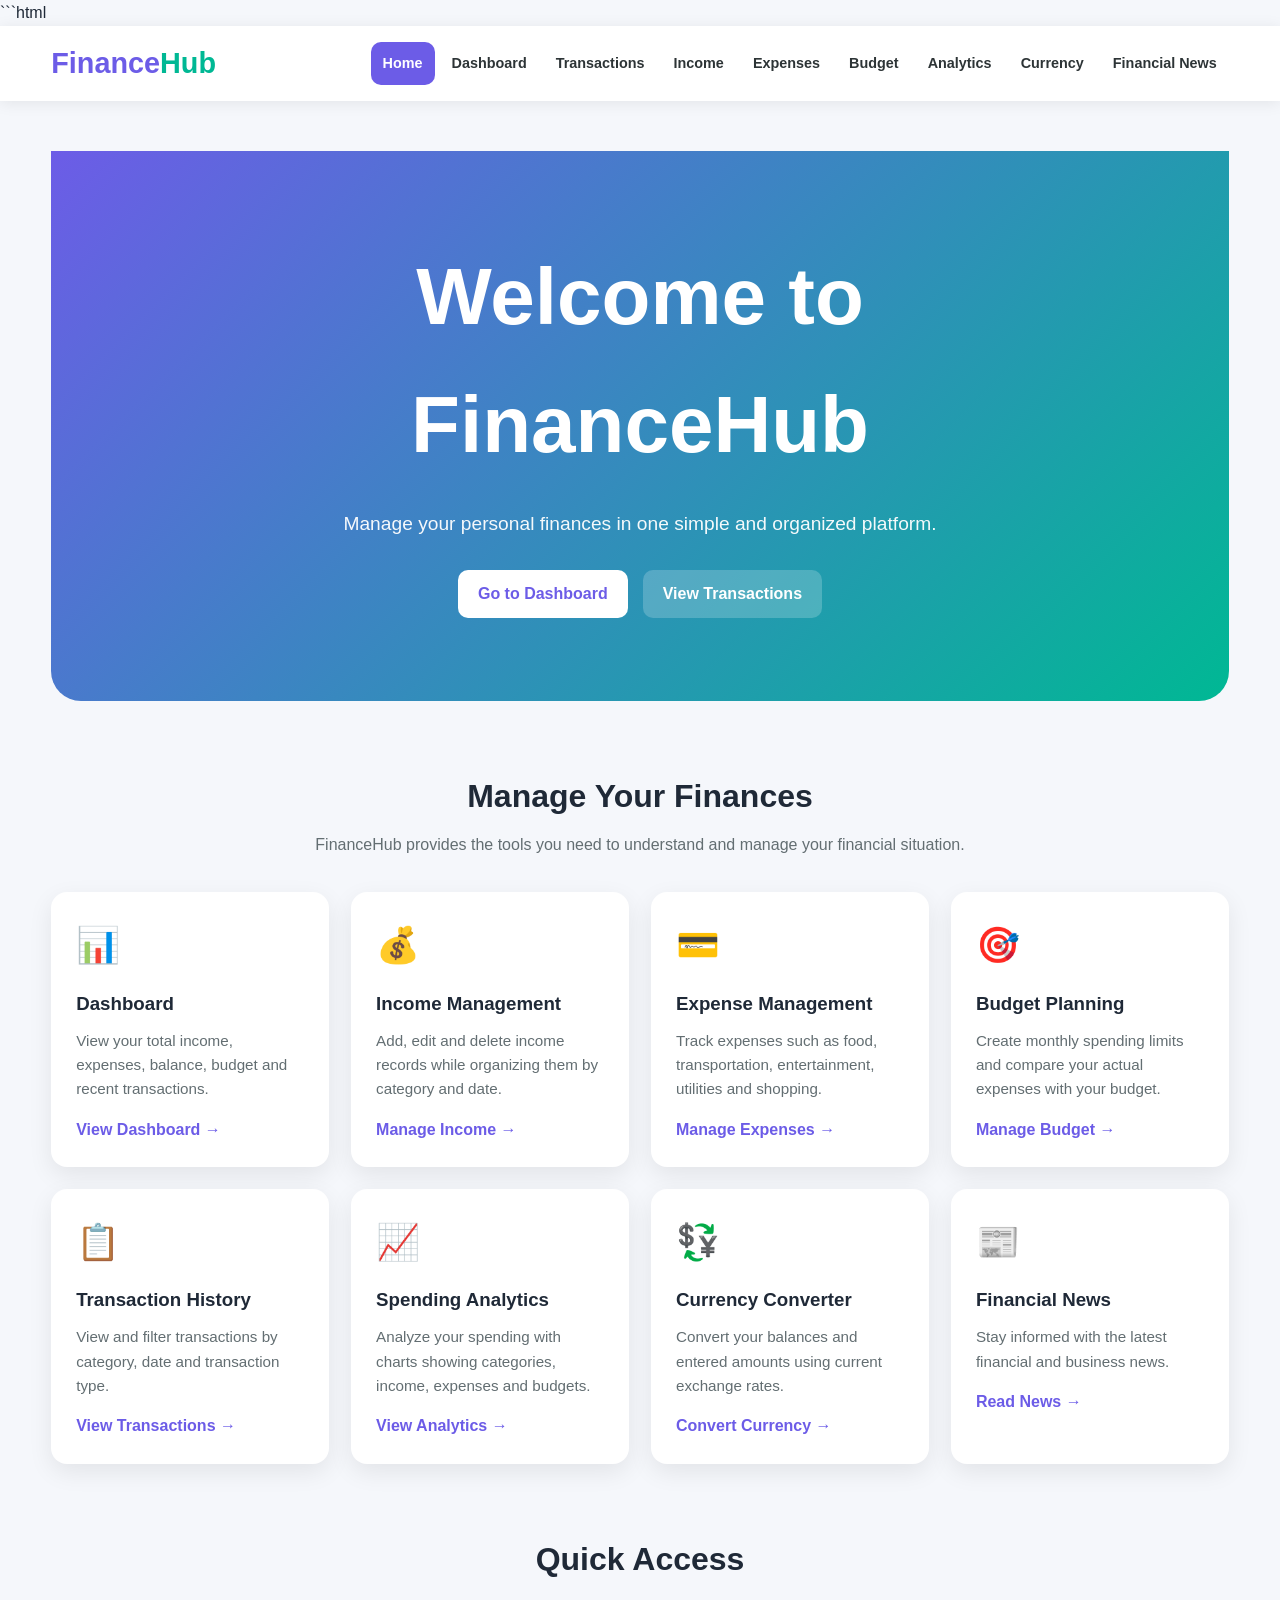
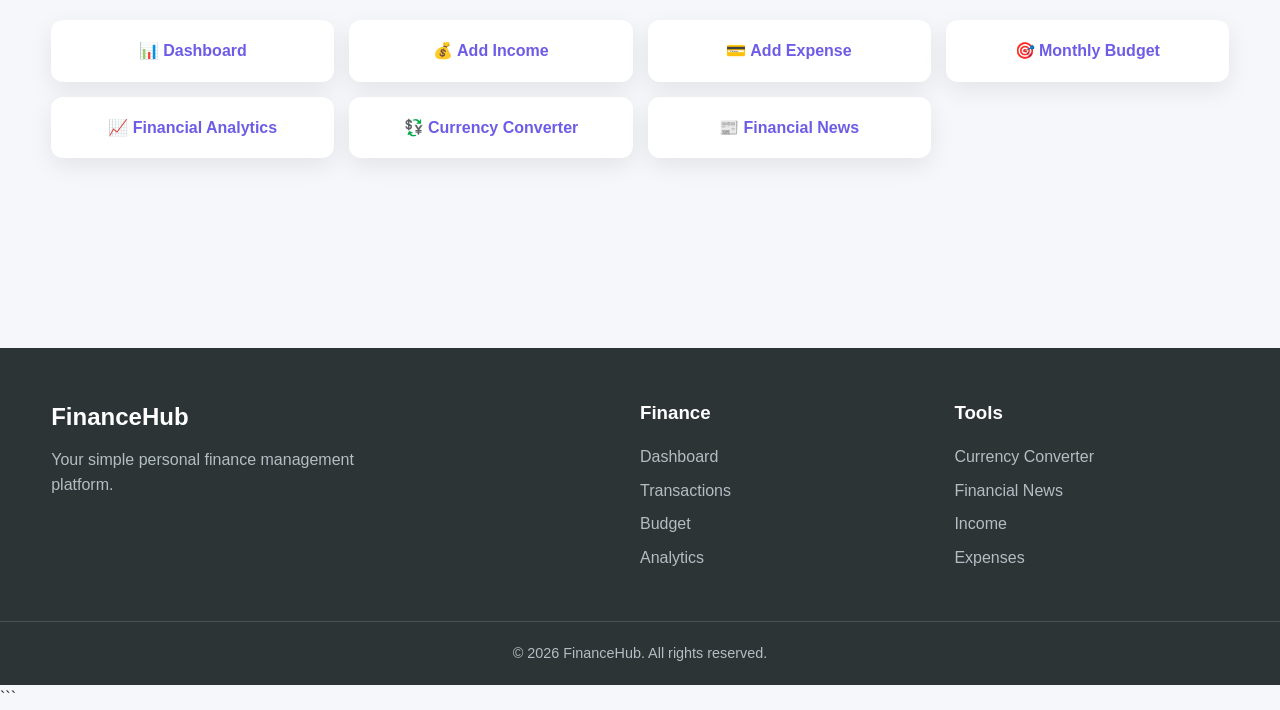
==== index.html @ 3230be21 "first commit" ====
```html
<!DOCTYPE html>
<html lang="en">
<head>
    <meta charset="UTF-8">
    <meta name="viewport" content="width=device-width, initial-scale=1.0">

    <meta name="description"
        content="FinanceHub - Manage your income, expenses, budgets, transactions and financial information.">

    <title>FinanceHub | Personal Finance Manager</title>

    <link rel="stylesheet" href="css/style.css">
</head>

<body>

    <!-- HEADER -->
    <header class="site-header">

        <div class="header-container">

            <!-- Logo -->
            <a href="index.html" class="logo">
                Finance<span>Hub</span>
            </a>

            <!-- Mobile Menu Button -->
            <button class="menu-button" aria-label="Open navigation menu">
                ☰
            </button>

            <!-- Navigation -->
            <nav class="main-navigation">
                <ul class="navigation">
                    <li><a class="active" href="index.html">Home</a></li>
                    <li><a href="dashboard.html">Dashboard</a></li>
                    <li><a href="transactions.html">Transactions</a></li>
                    <li><a href="income.html">Income</a></li>
                    <li><a href="expenses.html">Expenses</a></li>
                    <li><a href="budget.html">Budget</a></li>
                    <li><a href="analytics.html">Analytics</a></li>
                    <li><a href="currency.html">Currency</a></li>
                    <li><a href="news.html">Financial News</a></li>
                </ul>
            </nav>

        </div>

    </header>


    <!-- MAIN CONTENT -->
    <main>

        <!-- Hero Section -->
        <section class="hero">

            <div class="hero-content">

                <h1>
                    Welcome to FinanceHub
                </h1>

                <p>
                    Manage your personal finances in one simple and organized
                    platform.
                </p>

                <div class="hero-buttons">

                    <a href="dashboard.html" class="btn primary-btn">
                        Go to Dashboard
                    </a>

                    <a href="transactions.html" class="btn secondary-btn">
                        View Transactions
                    </a>

                </div>

            </div>

        </section>


        <!-- Features Section -->
        <section class="features">

            <div class="section-title">

                <h2>
                    Manage Your Finances
                </h2>

                <p>
                    FinanceHub provides the tools you need to understand
                    and manage your financial situation.
                </p>

            </div>


            <div class="feature-grid">

                <!-- Dashboard -->
                <article class="feature-card">

                    <div class="feature-icon">
                        📊
                    </div>

                    <h3>
                        Dashboard
                    </h3>

                    <p>
                        View your total income, expenses, balance,
                        budget and recent transactions.
                    </p>

                    <a href="dashboard.html">
                        View Dashboard →
                    </a>

                </article>


                <!-- Income -->
                <article class="feature-card">

                    <div class="feature-icon">
                        💰
                    </div>

                    <h3>
                        Income Management
                    </h3>

                    <p>
                        Add, edit and delete income records while
                        organizing them by category and date.
                    </p>

                    <a href="income.html">
                        Manage Income →
                    </a>

                </article>


                <!-- Expenses -->
                <article class="feature-card">

                    <div class="feature-icon">
                        💳
                    </div>

                    <h3>
                        Expense Management
                    </h3>

                    <p>
                        Track expenses such as food, transportation,
                        entertainment, utilities and shopping.
                    </p>

                    <a href="expenses.html">
                        Manage Expenses →
                    </a>

                </article>


                <!-- Budget -->
                <article class="feature-card">

                    <div class="feature-icon">
                        🎯
                    </div>

                    <h3>
                        Budget Planning
                    </h3>

                    <p>
                        Create monthly spending limits and compare
                        your actual expenses with your budget.
                    </p>

                    <a href="budget.html">
                        Manage Budget →
                    </a>

                </article>


                <!-- Transactions -->
                <article class="feature-card">

                    <div class="feature-icon">
                        📋
                    </div>

                    <h3>
                        Transaction History
                    </h3>

                    <p>
                        View and filter transactions by category,
                        date and transaction type.
                    </p>

                    <a href="transactions.html">
                        View Transactions →
                    </a>

                </article>


                <!-- Analytics -->
                <article class="feature-card">

                    <div class="feature-icon">
                        📈
                    </div>

                    <h3>
                        Spending Analytics
                    </h3>

                    <p>
                        Analyze your spending with charts showing
                        categories, income, expenses and budgets.
                    </p>

                    <a href="analytics.html">
                        View Analytics →
                    </a>

                </article>


                <!-- Currency -->
                <article class="feature-card">

                    <div class="feature-icon">
                        💱
                    </div>

                    <h3>
                        Currency Converter
                    </h3>

                    <p>
                        Convert your balances and entered amounts
                        using current exchange rates.
                    </p>

                    <a href="currency.html">
                        Convert Currency →
                    </a>

                </article>


                <!-- News -->
                <article class="feature-card">

                    <div class="feature-icon">
                        📰
                    </div>

                    <h3>
                        Financial News
                    </h3>

                    <p>
                        Stay informed with the latest financial
                        and business news.
                    </p>

                    <a href="news.html">
                        Read News →
                    </a>

                </article>

            </div>

        </section>


        <!-- Quick Access -->
        <section class="quick-access">

            <div class="section-title">

                <h2>
                    Quick Access
                </h2>

            </div>

            <div class="quick-links">

                <a href="dashboard.html">
                    📊 Dashboard
                </a>

                <a href="income.html">
                    💰 Add Income
                </a>

                <a href="expenses.html">
                    💳 Add Expense
                </a>

                <a href="budget.html">
                    🎯 Monthly Budget
                </a>

                <a href="analytics.html">
                    📈 Financial Analytics
                </a>

                <a href="currency.html">
                    💱 Currency Converter
                </a>

                <a href="news.html">
                    📰 Financial News
                </a>

            </div>

        </section>

    </main>


    <!-- FOOTER -->
    <footer class="site-footer">

        <div class="footer-container">

            <div class="footer-brand">

                <h2>
                    FinanceHub
                </h2>

                <p>
                    Your simple personal finance management platform.
                </p>

            </div>


            <div class="footer-links">

                <h3>
                    Finance
                </h3>

                <a href="dashboard.html">
                    Dashboard
                </a>

                <a href="transactions.html">
                    Transactions
                </a>

                <a href="budget.html">
                    Budget
                </a>

                <a href="analytics.html">
                    Analytics
                </a>

            </div>


            <div class="footer-links">

                <h3>
                    Tools
                </h3>

                <a href="currency.html">
                    Currency Converter
                </a>

                <a href="news.html">
                    Financial News
                </a>

                <a href="income.html">
                    Income
                </a>

                <a href="expenses.html">
                    Expenses
                </a>

            </div>

        </div>


        <div class="footer-bottom">

            <p>
                &copy; 2026 FinanceHub. All rights reserved.
            </p>

        </div>

    </footer>


    <!-- JavaScript -->
    <script type="module" src="js/home.js"></script>

</body>
</html>
```
---- css/style.css ----
/* =========================================================
   FINANCEHUB - MAIN STYLESHEET
   ========================================================= */


/* =========================================================
   1. RESET
   ========================================================= */

* {
    margin: 0;
    padding: 0;
    box-sizing: border-box;
}


html {
    scroll-behavior: smooth;
}


body {
    font-family: Arial, Helvetica, sans-serif;
    background: #f5f7fb;
    color: #1f2937;
    line-height: 1.6;
}


img {
    max-width: 100%;
    display: block;
}


a {
    text-decoration: none;
    color: inherit;
}


button,
input,
select,
textarea {
    font: inherit;
}


/* =========================================================
   2. VARIABLES
   ========================================================= */

:root {

    --primary: #6c5ce7;
    --primary-dark: #5545d0;

    --secondary: #00b894;
    --secondary-dark: #009b7d;

    --accent: #fdcb6e;

    --danger: #e17055;
    --danger-dark: #c95d45;

    --blue: #0984e3;

    --dark: #2d3436;
    --gray: #636e72;
    --light-gray: #dfe6e9;

    --background: #f5f7fb;
    --white: #ffffff;

    --border-radius: 16px;

    --shadow:
        0 8px 25px rgba(0, 0, 0, 0.08);

    --transition:
        all 0.3s ease;
}


/* =========================================================
   3. HEADER
   ========================================================= */

.site-header {
    background: var(--white);
    box-shadow: 0 2px 15px rgba(0, 0, 0, 0.08);
    position: sticky;
    top: 0;
    z-index: 1000;
}


.header-container {
    width: min(1200px, 92%);
    margin: 0 auto;

    min-height: 75px;

    display: flex;
    align-items: center;
    justify-content: space-between;

    gap: 30px;
}


/* Logo */

.logo {
    font-size: 1.8rem;
    font-weight: 800;
    color: var(--primary);

    white-space: nowrap;
}


.logo span {
    color: var(--secondary);
}


/* Menu Button */

.menu-button {
    display: none;

    border: none;
    background: var(--primary);
    color: white;

    width: 42px;
    height: 42px;

    border-radius: 10px;

    cursor: pointer;

    font-size: 1.4rem;
}


/* Navigation */

.navigation {
    list-style: none;

    display: flex;
    align-items: center;

    gap: 5px;
}


.navigation a {
    display: block;

    padding: 10px 12px;

    border-radius: 10px;

    color: var(--dark);

    font-size: 0.9rem;
    font-weight: 600;

    transition: var(--transition);
}


.navigation a:hover {
    background: #f0edff;
    color: var(--primary);
}


.navigation a.active {
    background: var(--primary);
    color: white;
}


/* =========================================================
   4. GENERAL CONTAINERS
   ========================================================= */

main {
    width: min(1200px, 92%);
    margin: 0 auto;

    padding: 50px 0 70px;
}


.page-header {
    margin-bottom: 35px;
}


.page-header h1 {
    font-size: clamp(2rem, 4vw, 3rem);

    color: var(--dark);

    margin-bottom: 8px;
}


.page-header p {
    color: var(--gray);
    font-size: 1.05rem;
}


/* =========================================================
   5. HERO
   ========================================================= */

.hero {
    min-height: 550px;

    margin-bottom: 70px;

    border-radius: 0 0 30px 30px;

    background:
        linear-gradient(
            135deg,
            #6c5ce7,
            #00b894
        );

    color: white;

    display: flex;
    align-items: center;
    justify-content: center;

    text-align: center;
}


.hero-content {
    width: min(800px, 90%);
}


.hero h1 {
    font-size: clamp(2.5rem, 7vw, 5rem);

    margin-bottom: 20px;
}


.hero p {
    font-size: 1.2rem;

    max-width: 650px;

    margin: 0 auto 30px;

    opacity: 0.95;
}


.hero-buttons {
    display: flex;
    justify-content: center;
    flex-wrap: wrap;
    gap: 15px;
}


/* =========================================================
   6. BUTTONS
   ========================================================= */

.btn {
    display: inline-flex;

    align-items: center;
    justify-content: center;

    border: none;

    padding: 11px 20px;

    border-radius: 10px;

    cursor: pointer;

    font-weight: 700;

    transition: var(--transition);
}


.btn:hover {
    transform: translateY(-2px);
}


.primary-btn {
    background: var(--primary);
    color: white;
}


.primary-btn:hover {
    background: var(--primary-dark);
}


.secondary-btn {
    background: #e9e7ff;
    color: var(--primary);
}


.secondary-btn:hover {
    background: #dcd8ff;
}


.hero .primary-btn {
    background: white;
    color: var(--primary);
}


.hero .secondary-btn {
    background: rgba(255, 255, 255, 0.2);
    color: white;
}


/* =========================================================
   7. SECTION TITLES
   ========================================================= */

.section-title {
    text-align: center;
    margin-bottom: 35px;
}


.section-title h2 {
    font-size: 2rem;
    margin-bottom: 10px;
}


.section-title p {
    color: var(--gray);
}


/* =========================================================
   8. FEATURES
   ========================================================= */

.features {
    margin-bottom: 70px;
}


.feature-grid {
    display: grid;

    grid-template-columns:
        repeat(4, 1fr);

    gap: 22px;
}


.feature-card {
    background: white;

    padding: 25px;

    border-radius: var(--border-radius);

    box-shadow: var(--shadow);

    transition: var(--transition);
}


.feature-card:hover {
    transform: translateY(-6px);
}


.feature-icon {
    font-size: 2.2rem;

    margin-bottom: 15px;
}


.feature-card h3 {
    margin-bottom: 10px;
}


.feature-card p {
    color: var(--gray);

    font-size: 0.95rem;

    margin-bottom: 15px;
}


.feature-card a {
    color: var(--primary);

    font-weight: 700;
}


/* =========================================================
   9. SUMMARY CARDS
   ========================================================= */

.dashboard-summary,
.budget-summary,
.analytics-summary {
    display: grid;

    grid-template-columns:
        repeat(4, 1fr);

    gap: 20px;

    margin-bottom: 30px;
}


.summary-card {
    background: white;

    padding: 25px;

    border-radius: var(--border-radius);

    box-shadow: var(--shadow);

    display: flex;
    align-items: center;

    gap: 18px;
}


.summary-icon {
    width: 55px;
    height: 55px;

    border-radius: 15px;

    display: flex;
    align-items: center;
    justify-content: center;

    background: #f0edff;

    font-size: 1.6rem;

    flex-shrink: 0;
}


.summary-card h2 {
    font-size: 0.95rem;

    color: var(--gray);

    margin-bottom: 5px;
}


.summary-card p {
    font-size: 1.5rem;

    font-weight: 800;

    color: var(--dark);
}


.income-card .summary-icon {
    background: #e3fff7;
}


.expense-card .summary-icon {
    background: #fff0ed;
}


.balance-card .summary-icon {
    background: #eaf5ff;
}


.budget-card .summary-icon {
    background: #fff7df;
}


/* =========================================================
   10. DASHBOARD GRID
   ========================================================= */

.dashboard-grid {
    display: grid;

    grid-template-columns:
        repeat(2, 1fr);

    gap: 25px;
}


.dashboard-panel,
.chart-card,
.form-card,
.information-card,
.converter-card {
    background: white;

    border-radius: var(--border-radius);

    box-shadow: var(--shadow);

    padding: 25px;
}


.panel-header,
.section-header {
    display: flex;

    justify-content: space-between;

    align-items: flex-start;

    gap: 20px;

    margin-bottom: 20px;
}


.panel-header h2,
.section-header h2 {
    margin-bottom: 4px;
}


.panel-header p,
.section-header p {
    color: var(--gray);

    font-size: 0.9rem;
}


.panel-header a {
    color: var(--primary);

    font-weight: 700;

    white-space: nowrap;
}


/* =========================================================
   11. CHARTS
   ========================================================= */

.chart-container {
    width: 100%;

    min-height: 280px;

    position: relative;
}


.chart-container canvas {
    width: 100% !important;
    max-height: 350px;
}


/* =========================================================
   12. TRANSACTIONS
   ========================================================= */

.transactions-list {
    display: flex;

    flex-direction: column;

    gap: 10px;
}


.transaction-item {
    display: flex;

    justify-content: space-between;

    align-items: center;

    padding: 15px;

    background: #f8f9fc;

    border-radius: 12px;
}


.transaction-info h3 {
    font-size: 0.95rem;

    margin-bottom: 3px;
}


.transaction-info p {
    color: var(--gray);

    font-size: 0.8rem;
}


.transaction-amount {
    font-weight: 800;
}


.income-amount {
    color: var(--secondary);
}


.expense-amount {
    color: var(--danger);
}


.empty-message {
    text-align: center;

    padding: 30px;

    color: var(--gray);
}


/* =========================================================
   13. BUDGET PROGRESS
   ========================================================= */

.budget-progress {
    display: flex;

    flex-direction: column;

    gap: 10px;
}


.budget-info {
    display: flex;

    justify-content: space-between;

    font-size: 0.9rem;
}


.budget-info span {
    color: var(--gray);
}


.progress-bar {
    width: 100%;

    height: 12px;

    background: #e9ecef;

    border-radius: 20px;

    overflow: hidden;
}


.progress-fill {
    height: 100%;

    width: 0%;

    background:
        linear-gradient(
            90deg,
            var(--primary),
            var(--secondary)
        );

    border-radius: inherit;

    transition: width 0.5s ease;
}


/* =========================================================
   14. QUICK ACTIONS
   ========================================================= */

.quick-actions {
    display: grid;

    grid-template-columns:
        repeat(2, 1fr);

    gap: 12px;
}


.action-button {
    display: flex;

    align-items: center;

    gap: 10px;

    padding: 15px;

    border-radius: 12px;

    background: #f7f6ff;

    color: var(--primary);

    font-weight: 700;

    transition: var(--transition);
}


.action-button:hover {
    background: #ebe9ff;

    transform: translateY(-2px);
}


.action-button span {
    font-size: 1.3rem;
}


/* =========================================================
   15. FORMS
   ========================================================= */

.form-section {
    margin-bottom: 40px;
}


.form-card {
    max-width: 800px;

    margin: 0 auto;
}


.form-card h2 {
    margin-bottom: 25px;
}


form {
    display: grid;

    gap: 18px;
}


.form-group {
    display: flex;

    flex-direction: column;

    gap: 7px;
}


.form-group label {
    font-weight: 700;

    color: var(--dark);
}


.form-group input,
.form-group select,
.form-group textarea {
    width: 100%;

    padding: 12px 14px;

    border: 2px solid #e6e9ef;

    border-radius: 10px;

    background: white;

    color: var(--dark);

    outline: none;

    transition: var(--transition);
}


.form-group input:focus,
.form-group select:focus,
.form-group textarea:focus {
    border-color: var(--primary);

    box-shadow:
        0 0 0 3px rgba(108, 92, 231, 0.12);
}


.form-group textarea {
    resize: vertical;
}


.form-buttons {
    display: flex;

    gap: 12px;

    flex-wrap: wrap;

    margin-top: 10px;
}


/* =========================================================
   16. FILTERS
   ========================================================= */

.filters-section,
.analytics-filter,
.news-controls {
    background: white;

    padding: 20px;

    border-radius: var(--border-radius);

    box-shadow: var(--shadow);

    margin-bottom: 30px;
}


.filters-section form,
.news-controls form {
    display: grid;

    grid-template-columns:
        repeat(4, 1fr);

    align-items: end;

    gap: 15px;
}


/* =========================================================
   17. TABLE
   ========================================================= */

.transactions-table-section {
    background: white;

    border-radius: var(--border-radius);

    box-shadow: var(--shadow);

    padding: 25px;
}


.table-container {
    width: 100%;

    overflow-x: auto;
}


table {
    width: 100%;

    border-collapse: collapse;

    min-width: 750px;
}


thead {
    background: #f5f4ff;
}


th,
td {
    padding: 14px;

    text-align: left;

    border-bottom: 1px solid #edf0f4;
}


th {
    color: var(--dark);

    font-size: 0.9rem;
}


td {
    color: #4b5563;
}


td .btn {
    padding: 7px 11px;

    font-size: 0.8rem;
}


/* =========================================================
   18. RECORDS
   ========================================================= */

.records-section {
    margin-top: 40px;
}


.records-list {
    display: grid;

    gap: 12px;
}


.record-item {
    background: white;

    padding: 18px;

    border-radius: 12px;

    box-shadow: var(--shadow);

    display: flex;

    justify-content: space-between;

    align-items: center;
}


/* =========================================================
   19. BUDGET
   ========================================================= */

.budget-summary {
    grid-template-columns:
        repeat(3, 1fr);
}


.budget-categories {
    margin-top: 40px;
}


.budget-list {
    display: grid;

    grid-template-columns:
        repeat(2, 1fr);

    gap: 20px;
}


.budget-item {
    background: white;

    padding: 22px;

    border-radius: var(--border-radius);

    box-shadow: var(--shadow);
}


.budget-item-header {
    display: flex;

    justify-content: space-between;

    align-items: center;

    margin-bottom: 15px;
}


.budget-item-header h3 {
    margin-bottom: 4px;
}


.budget-item-header p {
    color: var(--gray);

    font-size: 0.85rem;
}


/* =========================================================
   20. ANALYTICS
   ========================================================= */

.analytics-summary {
    grid-template-columns:
        repeat(3, 1fr);
}


.analytics-grid {
    display: grid;

    grid-template-columns:
        repeat(2, 1fr);

    gap: 25px;
}


.chart-card {
    min-height: 400px;
}


.chart-header {
    margin-bottom: 20px;
}


.chart-header h2 {
    margin-bottom: 5px;
}


.chart-header p {
    color: var(--gray);
}


.financial-insights {
    margin-top: 40px;
}


.insights-container {
    display: grid;

    grid-template-columns:
        repeat(3, 1fr);

    gap: 20px;
}


.insight-card {
    background: white;

    padding: 22px;

    border-radius: var(--border-radius);

    box-shadow: var(--shadow);

    border-left: 5px solid var(--primary);
}


.insight-card h3 {
    margin-bottom: 8px;
}


.insight-card p {
    color: var(--gray);
}


/* =========================================================
   21. CURRENCY
   ========================================================= */

.converter-section {
    max-width: 700px;

    margin: 0 auto 50px;
}


.converter-card h2 {
    margin-bottom: 8px;
}


.converter-description {
    color: var(--gray);

    margin-bottom: 25px;
}


.swap-button {
    width: 45px;

    height: 45px;

    border: none;

    border-radius: 50%;

    background: #eeeaff;

    color: var(--primary);

    font-size: 1.4rem;

    cursor: pointer;

    justify-self: center;

    transition: var(--transition);
}


.swap-button:hover {
    transform: rotate(180deg);

    background: #ddd8ff;
}


.conversion-result {
    margin-top: 25px;

    padding: 25px;

    background: #f7f6ff;

    border-radius: 12px;

    text-align: center;
}


.conversion-result strong {
    display: block;

    font-size: 2rem;

    color: var(--primary);

    margin-top: 8px;
}


.exchange-rate {
    margin-top: 15px;

    text-align: center;

    color: var(--gray);

    font-size: 0.9rem;
}


.currency-info {
    margin-top: 40px;
}


.currency-grid {
    display: grid;

    grid-template-columns:
        repeat(3, 1fr);

    gap: 20px;
}


.currency-card {
    background: white;

    padding: 25px;

    text-align: center;

    border-radius: var(--border-radius);

    box-shadow: var(--shadow);
}


.currency-card h3 {
    font-size: 1.5rem;

    color: var(--primary);

    margin-bottom: 5px;
}


.currency-card p {
    color: var(--gray);
}


/* =========================================================
   22. NEWS
   ========================================================= */

.news-grid {
    display: grid;

    grid-template-columns:
        repeat(3, 1fr);

    gap: 25px;
}


.news-card {
    background: white;

    border-radius: var(--border-radius);

    overflow: hidden;

    box-shadow: var(--shadow);

    transition: var(--transition);
}


.news-card:hover {
    transform: translateY(-5px);
}


.news-image {
    height: 200px;

    background: #eee;

    overflow: hidden;
}


.news-image img {
    width: 100%;
    height: 100%;

    object-fit: cover;
}


.news-content {
    padding: 20px;
}


.news-category {
    display: inline-block;

    padding: 5px 9px;

    border-radius: 20px;

    background: #eeeaff;

    color: var(--primary);

    font-size: 0.75rem;

    font-weight: 700;

    margin-bottom: 10px;
}


.news-content h3 {
    margin-bottom: 10px;

    font-size: 1.1rem;
}


.news-content p {
    color: var(--gray);

    font-size: 0.9rem;

    margin-bottom: 15px;
}


.news-link {
    color: var(--primary);

    font-weight: 700;
}


.loading-message,
.error-message {
    padding: 30px;

    text-align: center;

    background: white;

    border-radius: var(--border-radius);

    margin-bottom: 25px;
}


.error-message {
    color: var(--danger);
}


/* =========================================================
   23. FOOTER
   ========================================================= */

.site-footer {
    background: var(--dark);

    color: white;

    margin-top: 50px;
}


.footer-container {
    width: min(1200px, 92%);

    margin: 0 auto;

    padding: 50px 0;

    display: grid;

    grid-template-columns:
        2fr 1fr 1fr;

    gap: 40px;
}


.footer-brand h2 {
    color: white;

    margin-bottom: 10px;
}


.footer-brand p {
    color: #b2bec3;

    max-width: 350px;
}


.footer-links {
    display: flex;

    flex-direction: column;

    gap: 8px;
}


.footer-links h3 {
    margin-bottom: 8px;
}


.footer-links a {
    color: #b2bec3;

    transition: var(--transition);
}


.footer-links a:hover {
    color: white;

    transform: translateX(3px);
}


.footer-bottom {
    border-top: 1px solid #48515a;

    padding: 20px;

    text-align: center;

    color: #b2bec3;

    font-size: 0.9rem;
}


/* =========================================================
   24. QUICK ACCESS
   ========================================================= */

.quick-access {
    margin-bottom: 70px;
}


.quick-links {
    display: grid;

    grid-template-columns:
        repeat(4, 1fr);

    gap: 15px;
}


.quick-links a {
    background: white;

    padding: 18px;

    border-radius: 12px;

    box-shadow: var(--shadow);

    text-align: center;

    color: var(--primary);

    font-weight: 700;

    transition: var(--transition);
}


.quick-links a:hover {
    transform: translateY(-3px);

    background: #f7f6ff;
}


/* =========================================================
   25. RESPONSIVE - TABLET
   ========================================================= */

@media (max-width: 1000px) {

    .navigation {
        gap: 0;
    }


    .navigation a {
        padding: 8px;

        font-size: 0.8rem;
    }


    .feature-grid {
        grid-template-columns:
            repeat(2, 1fr);
    }


    .dashboard-summary {
        grid-template-columns:
            repeat(2, 1fr);
    }


    .filters-section form,
    .news-controls form {
        grid-template-columns:
            repeat(2, 1fr);
    }


    .news-grid {
        grid-template-columns:
            repeat(2, 1fr);
    }


    .quick-links {
        grid-template-columns:
            repeat(2, 1fr);
    }

}


/* =========================================================
   26. RESPONSIVE - MOBILE
   ========================================================= */

@media (max-width: 700px) {

    .header-container {
        min-height: 65px;
    }


    .menu-button {
        display: block;
    }


    .main-navigation {
        display: none;

        position: absolute;

        top: 65px;

        left: 0;

        width: 100%;

        background: white;

        box-shadow:
            0 8px 20px rgba(0, 0, 0, 0.1);

        padding: 15px;
    }


    .main-navigation.open {
        display: block;
    }


    .navigation {
        flex-direction: column;

        align-items: stretch;

        gap: 5px;
    }


    .navigation a {
        padding: 12px;
    }


    main {
        width: 92%;

        padding-top: 35px;
    }


    .hero {
        min-height: 500px;

        border-radius: 0 0 20px 20px;
    }


    .hero h1 {
        font-size: 2.5rem;
    }


    .hero p {
        font-size: 1rem;
    }


    .feature-grid,
    .dashboard-summary,
    .budget-summary,
    .analytics-summary,
    .dashboard-grid,
    .analytics-grid,
    .budget-list,
    .currency-grid,
    .news-grid,
    .insights-container {
        grid-template-columns: 1fr;
    }


    .filters-section form,
    .news-controls form {
        grid-template-columns: 1fr;
    }


    .panel-header,
    .section-header {
        flex-direction: column;
    }


    .quick-actions,
    .quick-links {
        grid-template-columns: 1fr;
    }


    .footer-container {
        grid-template-columns: 1fr;

        gap: 30px;
    }


    .form-buttons {
        flex-direction: column;
    }


    .form-buttons .btn {
        width: 100%;
    }


    .transaction-item {
        align-items: flex-start;

        gap: 10px;
    }


    .table-container {
        margin: 0 -10px;

        width: calc(100% + 20px);
    }

}


/* =========================================================
   27. ACCESSIBILITY
   ========================================================= */

:focus-visible {
    outline: 3px solid var(--accent);

    outline-offset: 3px;
}


button:disabled {
    opacity: 0.6;

    cursor: not-allowed;
}


/* =========================================================
   28. UTILITIES
   ========================================================= */

.hidden {
    display: none !important;
}


.text-center {
    text-align: center;
}


.mt-20 {
    margin-top: 20px;
}


.mb-20 {
    margin-bottom: 20px;
}
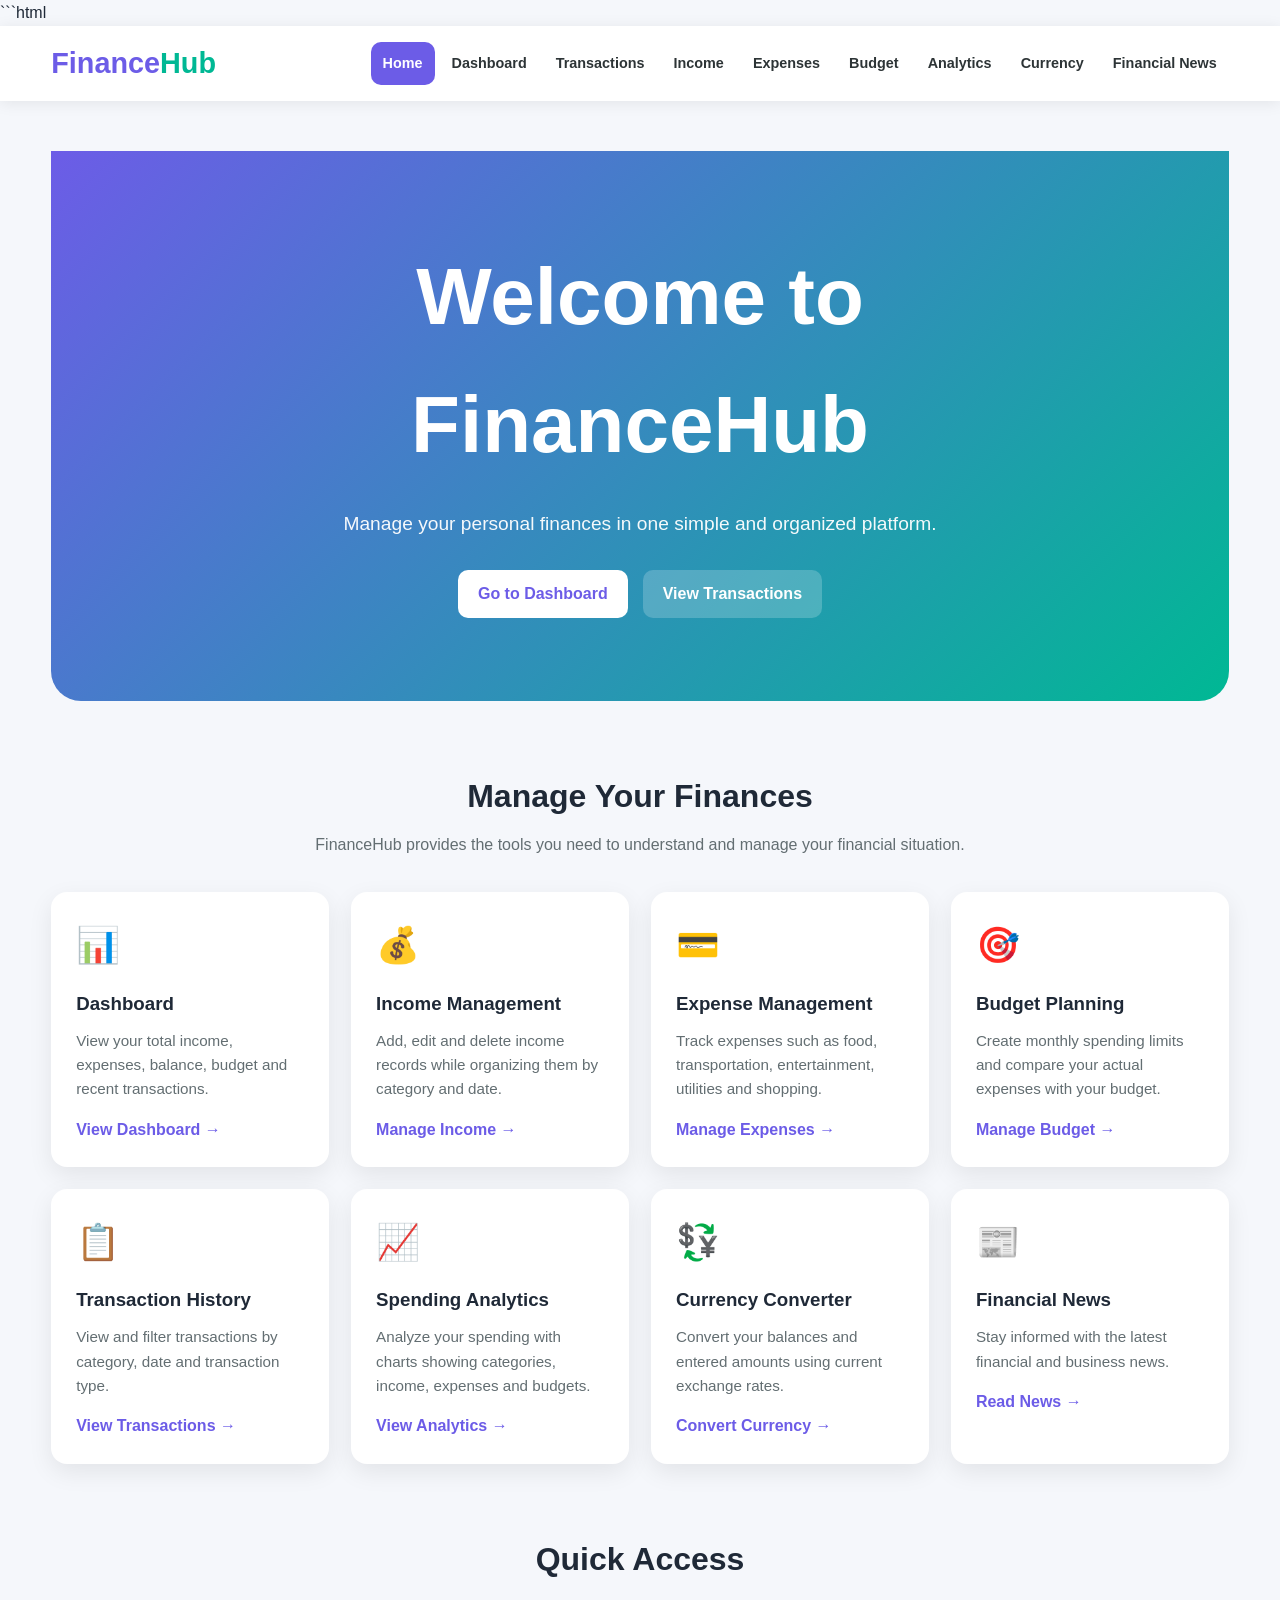
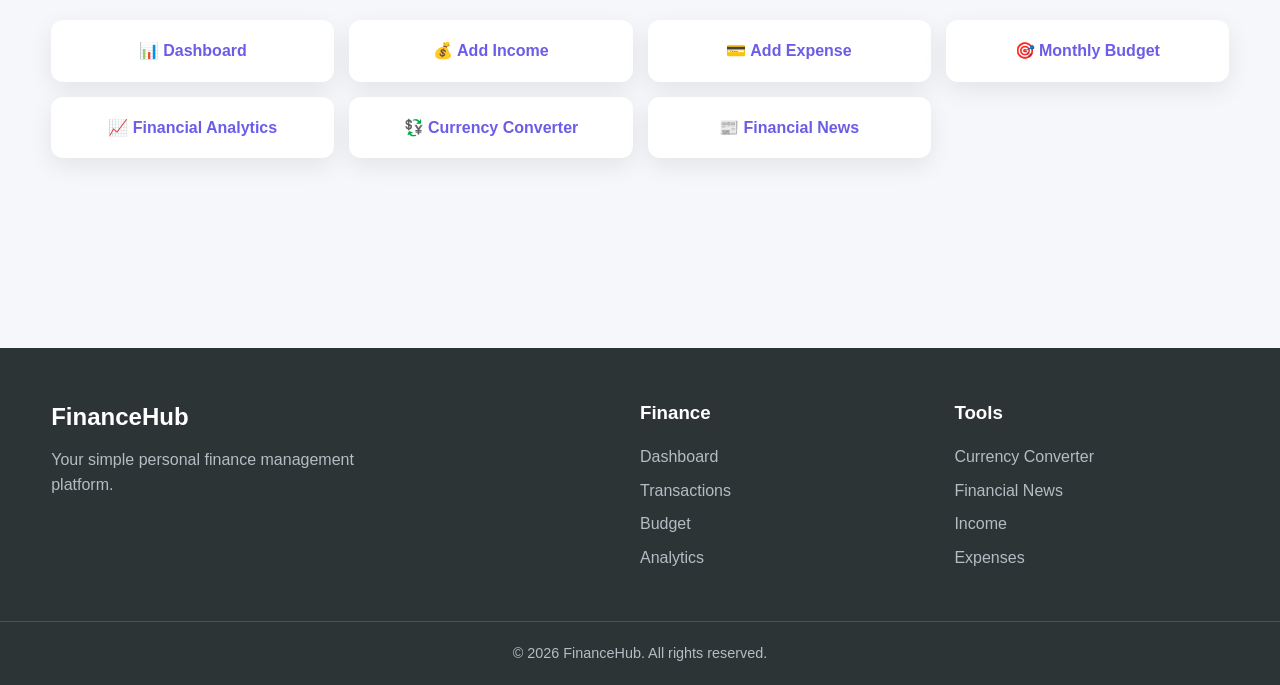
==== commit 26bf557d: "last commit: 0e1f3b2c5d6e7f8a9b0c1d2e3f4g5h6i7j8k9l0m" ====
--- a/index.html
+++ b/index.html
@@ -419,10 +419,7 @@
 
     </footer>
 
-
-    <!-- JavaScript -->
-    <script type="module" src="js/home.js"></script>
-
+    
 </body>
 </html>
-```
+
